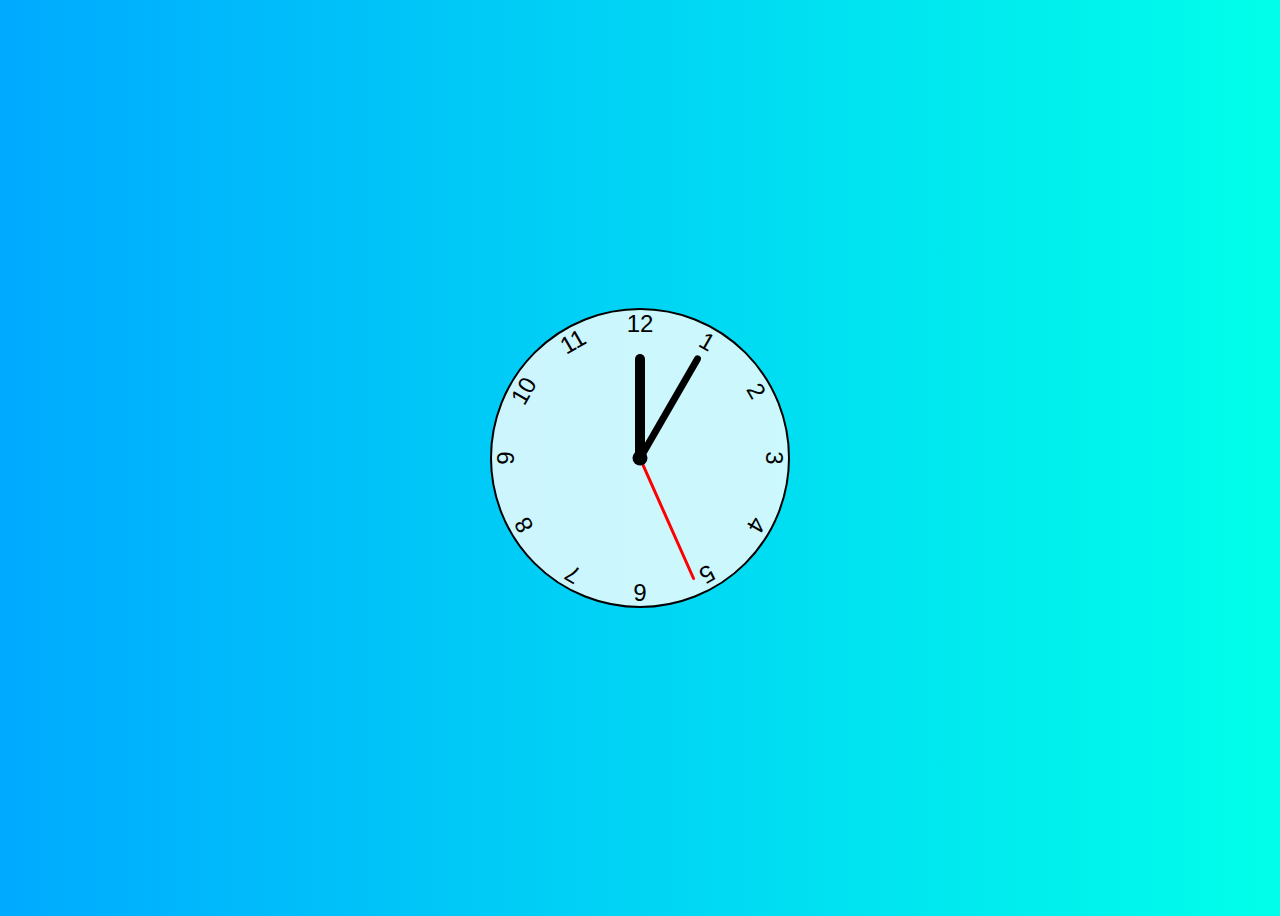
==== 02analogclock-t/aclock.html @ 850752f6 "`" ====
<!DOCTYPE html>

<!-- 2022.9.7 자바스크립트 복습, 유튜브 참고 -->

<html lang="en">
<head>
    <meta charset="UTF-8">
    <meta http-equiv="X-UA-Compatible" content="IE=edge">
    <meta name="viewport" content="width=device-width, initial-scale=1.0">
    <link rel="stylesheet" href="aclock.css">
    <script defer src="aclock.js"></script>
    <title>아날로그 시계</title>
</head>
<body>
    <div class="clock">
        <div class="hand hour" data-hour-hand></div>
        <div class="hand minute" data-minute-hand></div>
        <div class="hand second" data-second-hand></div>

        <div class="number number1">1</div>
        <div class="number number2">2</div>
        <div class="number number3">3</div>
        <div class="number number4">4</div>
        <div class="number number5">5</div>
        <div class="number number6">6</div>
        <div class="number number7">7</div>
        <div class="number number8">8</div>
        <div class="number number9">9</div>
        <div class="number number10">10</div>
        <div class="number number11">11</div>
        <div class="number number12">12</div>
    </div>
</body>
</html>
---- 02analogclock-t/aclock.css ----
*, *::after, *::before {
    box-sizing: border-box;
    font-family: Gotham Rounded, sans-serif;
}

body {
    background: linear-gradient(to right, hsl(200, 100%, 50%), hsl(175,100%, 50%));
    display: flex;
    justify-content: center;
    align-items: center;
    min-height: 100vh;
    overflow: hidden;
}

.clock {
    width: 300px;
    height: 300px;
    background-color: rgba(255, 255, 255, .8);
    border-radius: 50%;
    border: 2px solid black;
    position: relative;
}

.clock .number {
    --rotation:0;
    position: absolute;
    width: 100%;
    height: 100%;
    font-size: 1.5rem;
    text-align: center;
    transform: rotate(var(--rotation));
}
   
.clock .number1{--rotation:30deg;}
.clock .number2 {--rotation:60deg;}
.clock .number3 {--rotation:90deg;}
.clock .number4 {--rotation:120deg;}
.clock .number5 {--rotation:150deg;}
.clock .number6 {--rotation:180deg;}
.clock .number7 {--rotation:210deg;}
.clock .number8 {--rotation:240deg;}
.clock .number9 {--rotation:270deg;}
.clock .number10 {--rotation:300deg;}
.clock .number11 {--rotation:330deg;}

.clock .hand {
    --rotation:0;
    position: absolute;
    bottom: 50%;
    left: 50%;
    width: 10px;
    height: 50%;
    background-color: black;
    border-top-left-radius: 10px;
    border-top-right-radius: 10px;
    transform-origin: bottom;
    transform: translate(-50%) rotate(calc(var(--rotation) * 1deg));
}

.clock::after {
    content: '';
    position: absolute;
    background-color: black;
    z-index: 11;
    width: 15px;
    height: 15px;
    top: 50%;
    left: 50%;
    transform: translate(-50%, -50%);
    border-radius: 50%;
}

.clock .hand.hour {
    width: 10px;
    height: 35%;
    background-color: black;
}

.clock .hand.minute {
    width: 7px;
    height: 40%;
    background-color: black;
}

.clock .hand.second {
    width: 3px;
    height: 45%;
    background-color: red;
}
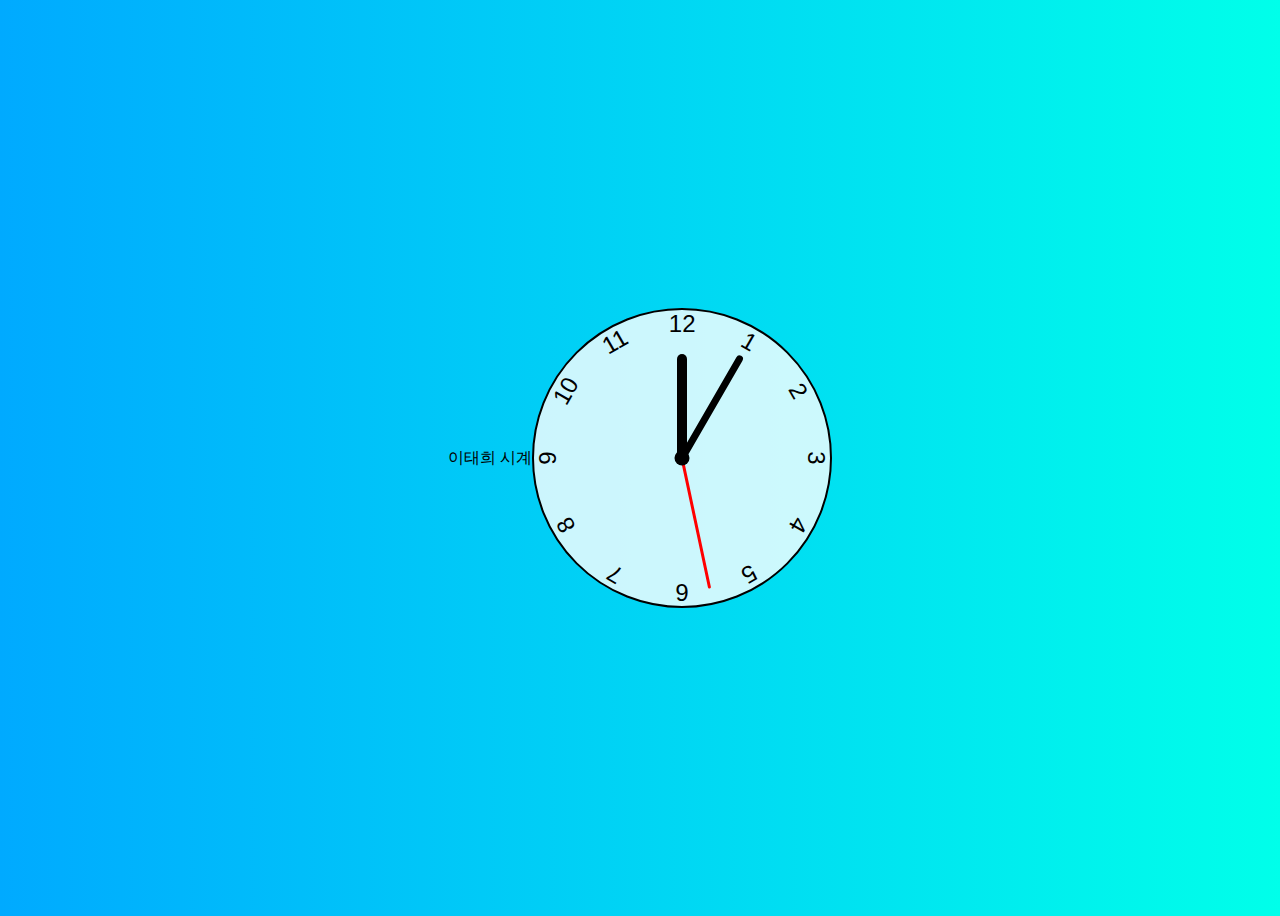
==== commit 8df99697: "1" ====
--- a/02analogclock-t/aclock.html
+++ b/02analogclock-t/aclock.html
@@ -12,6 +12,7 @@
     <title>아날로그 시계</title>
 </head>
 <body>
+    이태희 시계
     <div class="clock">
         <div class="hand hour" data-hour-hand></div>
         <div class="hand minute" data-minute-hand></div>
